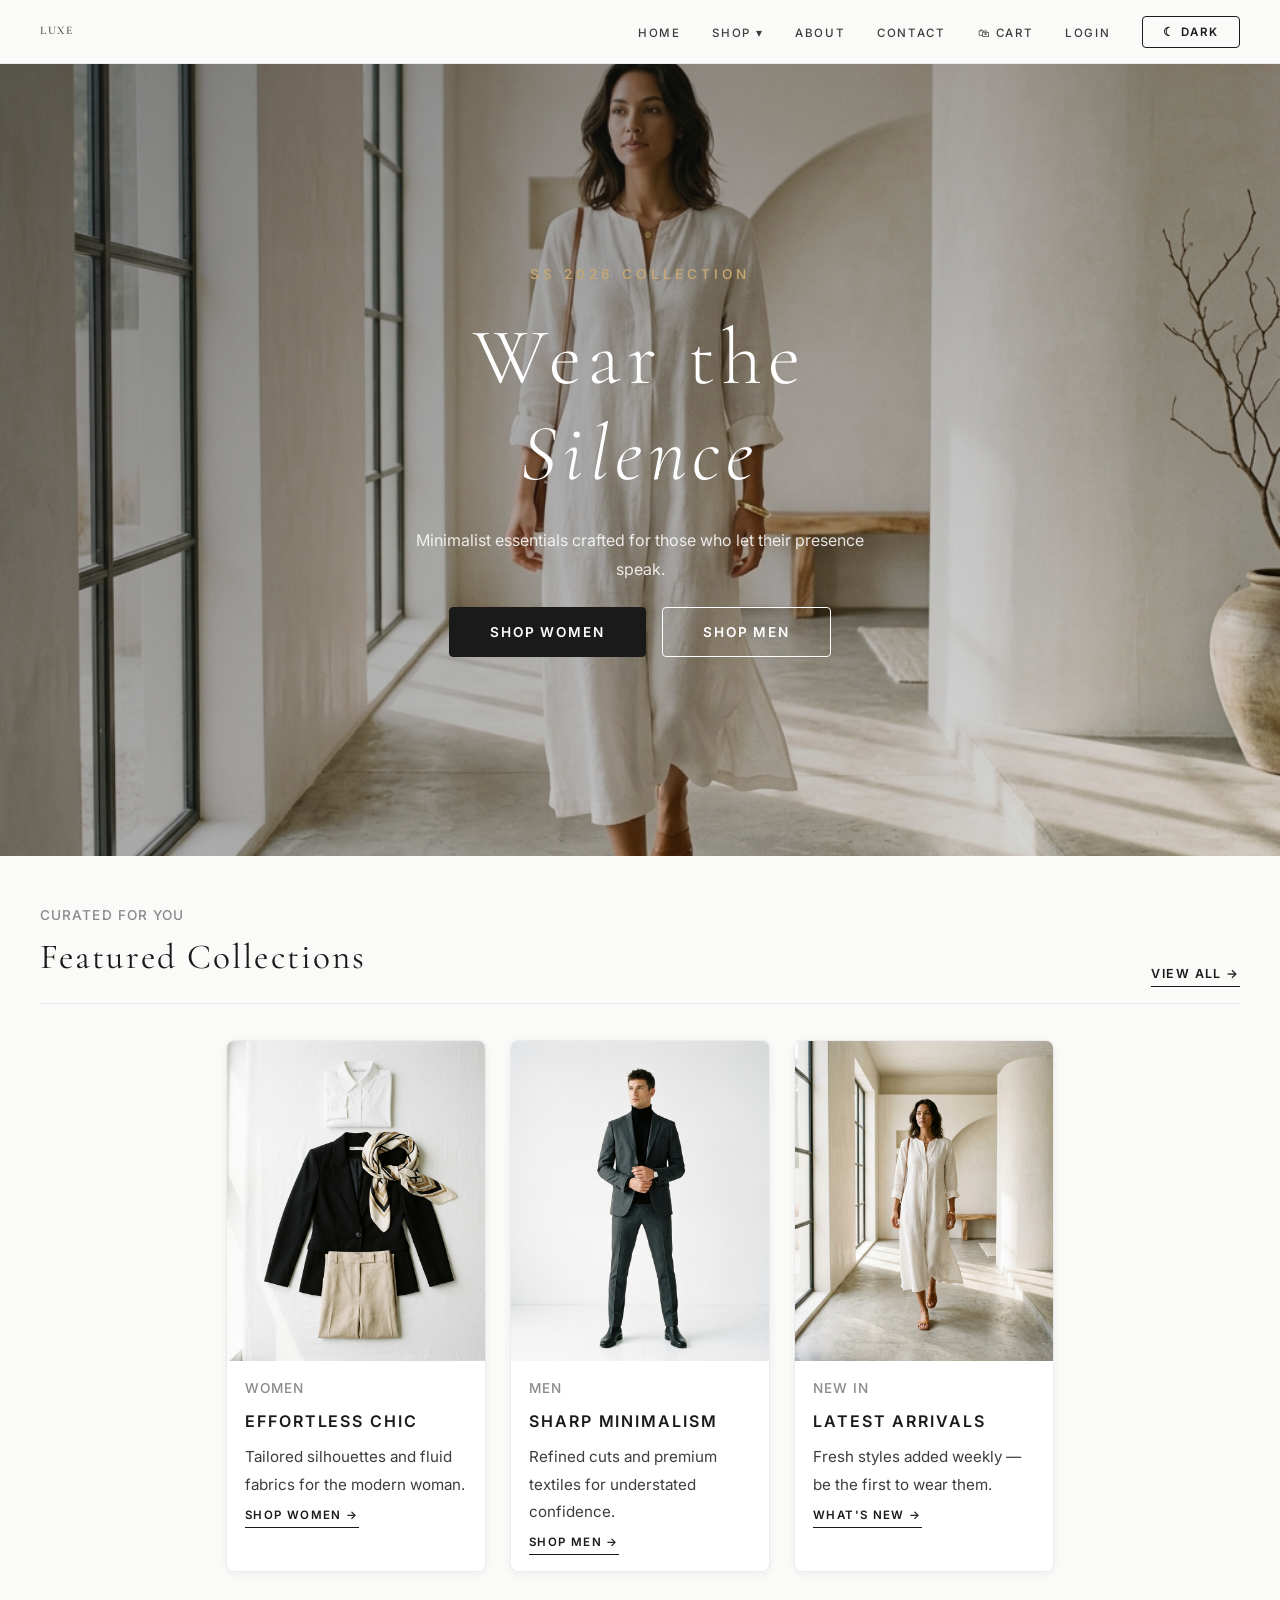
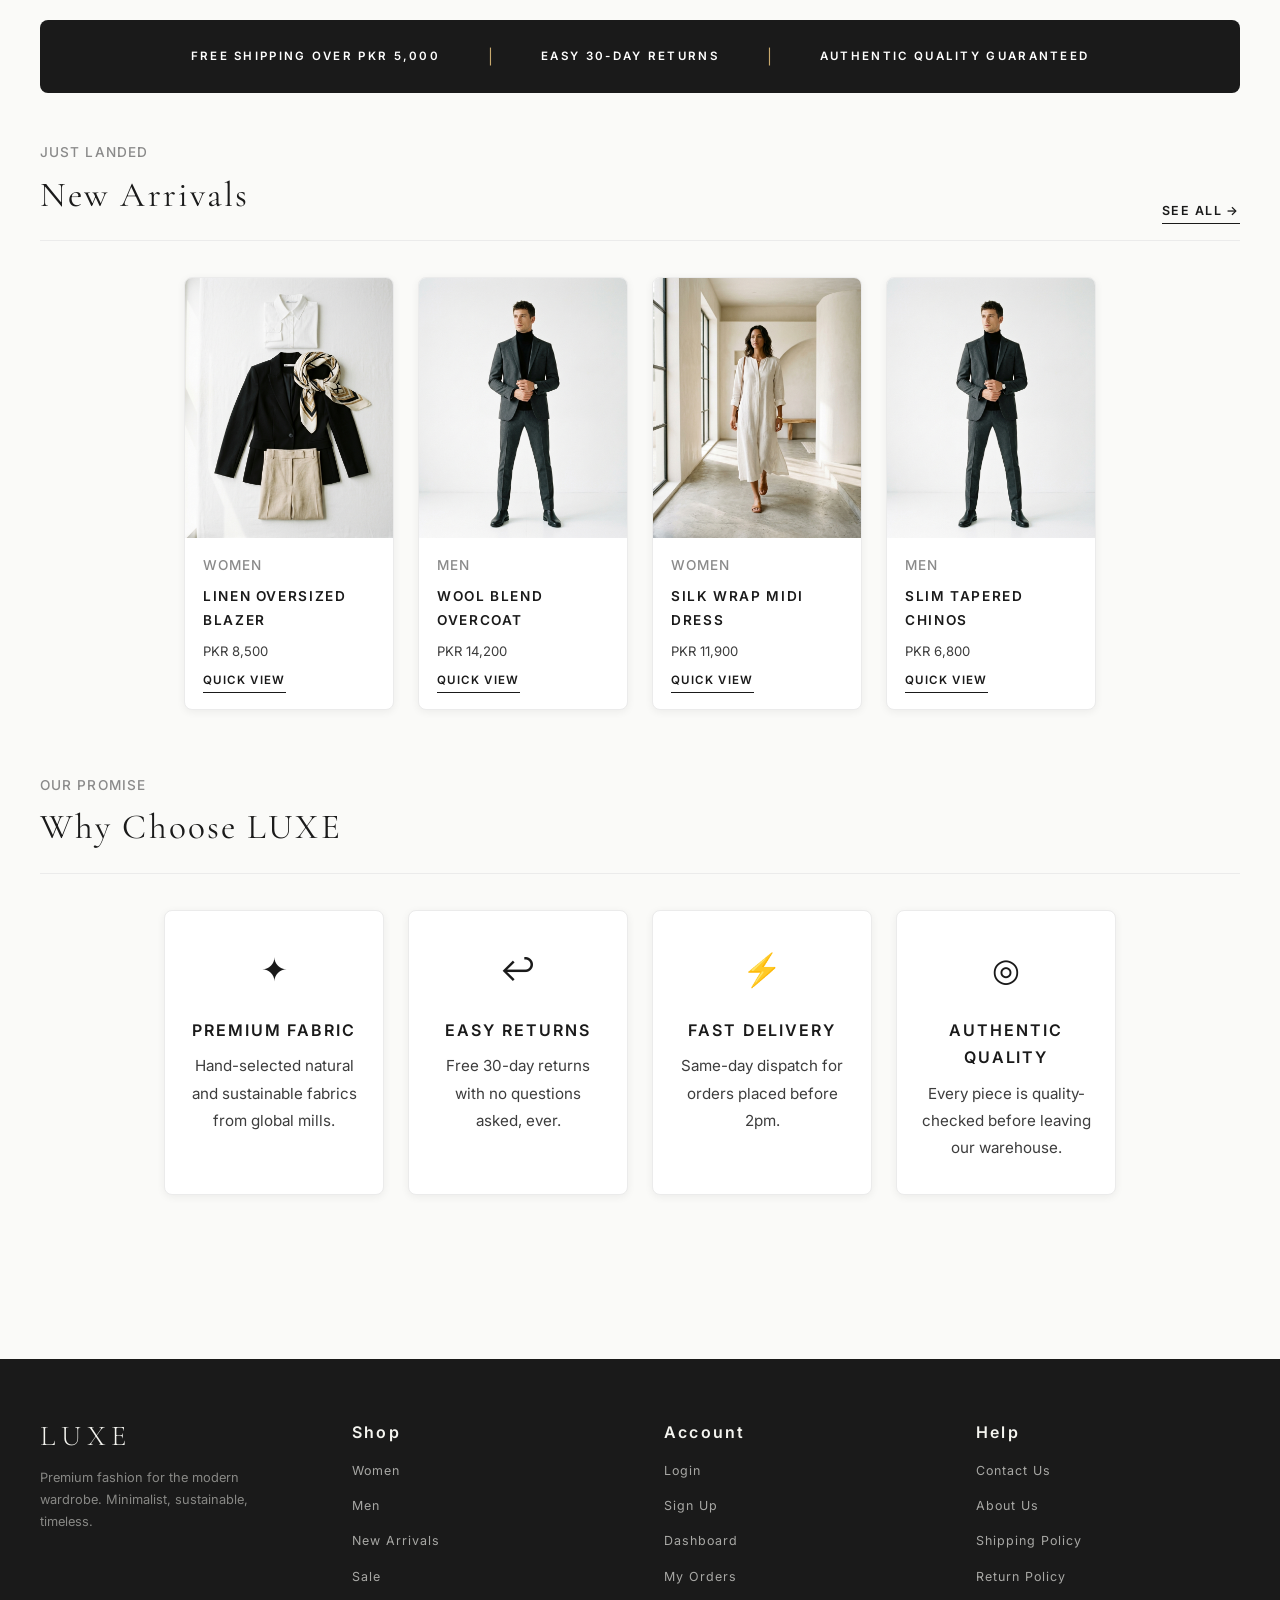
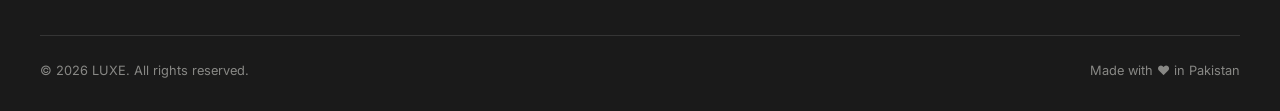
==== index.html @ 13434b9a "Initial commit" ====
<!DOCTYPE html>
<html lang="en" data-theme="light">
<head>
  <meta charset="UTF-8" />
  <meta name="viewport" content="width=device-width, initial-scale=1.0" />
  <meta name="description" content="LUXE — Premium clothing store. Discover the latest collections in women's and men's fashion, curated for the modern wardrobe." />
  <title>LUXE — Premium Fashion Store</title>
  <link rel="stylesheet" href="cssFile/globalStyles.css" />
</head>
<body>

  <!-- ===== NAVBAR ===== -->
  <nav>
    <a href="index.html">LUXE</a>

    <button class="menu-toggle" aria-label="Toggle menu" aria-expanded="false">
      <span></span><span></span><span></span>
    </button>

    <ul>
      <li><a href="index.html">Home</a></li>
      <li class="dropdown">
        <a href="pages/products.html">Shop ▾</a>
        <div class="dropdown-menu">
          <a href="pages/products.html?cat=women">Women</a>
          <a href="pages/products.html?cat=men">Men</a>
          <a href="pages/products.html?cat=new">New Arrivals</a>
          <a href="pages/products.html?cat=sale">Sale</a>
        </div>
      </li>
      <li><a href="pages/services.html">About</a></li>
      <li><a href="pages/contact.html">Contact</a></li>
      <li>
        <a href="pages/cart.html" style="position:relative;">
          🛍 Cart
          <span id="cart-count" style="display:none;position:absolute;top:-8px;right:-12px;background:var(--brand-third-color);color:#fff;font-size:0.6rem;font-weight:700;border-radius:50%;width:17px;height:17px;display:inline-flex;align-items:center;justify-content:center;">0</span>
        </a>
      </li>
      <li><a href="pages/login.html">Login</a></li>
      <li><button id="theme-toggle" class="sm-button border-button">☾ Dark</button></li>
    </ul>
  </nav>

  <!-- ===== HERO ===== -->
  <section class="hero">
    <img src="sources/hero_banner.png" alt="LUXE Spring Collection" />
    <div class="hero-overlay"></div>
    <div class="hero-content">
      <h4 style="color:var(--brand-third-color);letter-spacing:0.3em;">SS 2026 COLLECTION</h4>
      <h1>Wear the<br><em>Silence</em></h1>
      <p>Minimalist essentials crafted for those who let their presence speak.</p>
      <div style="display:flex;gap:16px;flex-wrap:wrap;justify-content:center;">
        <a href="pages/products.html"><button class="lg-button">Shop Women</button></a>
        <a href="pages/products.html?cat=men"><button class="lg-button border-button" style="border-color:#fff;color:#fff;">Shop Men</button></a>
      </div>
    </div>
  </section>

  <!-- ===== FEATURED COLLECTIONS ===== -->
  <main class="page">

    <div class="section-header">
      <div>
        <h4>Curated for You</h4>
        <h2>Featured Collections</h2>
      </div>
      <a href="pages/products.html" class="link-button">View All →</a>
    </div>

    <div class="card-container">

      <div class="card">
        <img src="sources/collection_women.png" alt="Women's Collection" />
        <div>
          <h4>Women</h4>
          <h3>Effortless Chic</h3>
          <p>Tailored silhouettes and fluid fabrics for the modern woman.</p>
          <a href="pages/products.html?cat=women">Shop Women →</a>
        </div>
      </div>

      <div class="card">
        <img src="sources/collection_men.png" alt="Men's Collection" />
        <div>
          <h4>Men</h4>
          <h3>Sharp Minimalism</h3>
          <p>Refined cuts and premium textiles for understated confidence.</p>
          <a href="pages/products.html?cat=men">Shop Men →</a>
        </div>
      </div>

      <div class="card">
        <img src="sources/hero_banner.png" alt="New Arrivals" style="height:320px;object-fit:cover;" />
        <div>
          <h4>New In</h4>
          <h3>Latest Arrivals</h3>
          <p>Fresh styles added weekly — be the first to wear them.</p>
          <a href="pages/products.html?cat=new">What's New →</a>
        </div>
      </div>

    </div>

    <!-- ===== BANNER STRIP ===== -->
    <div style="background:var(--brand-primary-color);color:#fff;display:flex;align-items:center;justify-content:center;gap:48px;padding:24px 40px;border-radius:var(--radius-md);margin:48px 0;flex-wrap:wrap;">
      <span style="font-size:0.72rem;letter-spacing:0.2em;font-weight:600;">FREE SHIPPING OVER PKR 5,000</span>
      <span style="color:var(--brand-third-color);">|</span>
      <span style="font-size:0.72rem;letter-spacing:0.2em;font-weight:600;">EASY 30-DAY RETURNS</span>
      <span style="color:var(--brand-third-color);">|</span>
      <span style="font-size:0.72rem;letter-spacing:0.2em;font-weight:600;">AUTHENTIC QUALITY GUARANTEED</span>
    </div>

    <!-- ===== NEW ARRIVALS GRID ===== -->
    <div class="section-header" style="margin-top:48px;">
      <div>
        <h4>Just Landed</h4>
        <h2>New Arrivals</h2>
      </div>
      <a href="pages/products.html?cat=new" class="link-button">See All →</a>
    </div>

    <div class="card-container">
      <div class="card" style="width:210px;">
        <img src="sources/collection_women.png" alt="Linen Blazer" style="height:260px;object-fit:cover;" />
        <div>
          <h4>Women</h4>
          <h3 style="font-size:0.85rem;">Linen Oversized Blazer</h3>
          <p style="font-size:0.82rem;">PKR 8,500</p>
          <a href="pages/product-detail.html">Quick View</a>
        </div>
      </div>
      <div class="card" style="width:210px;">
        <img src="sources/collection_men.png" alt="Wool Coat" style="height:260px;object-fit:cover;" />
        <div>
          <h4>Men</h4>
          <h3 style="font-size:0.85rem;">Wool Blend Overcoat</h3>
          <p style="font-size:0.82rem;">PKR 14,200</p>
          <a href="pages/product-detail.html">Quick View</a>
        </div>
      </div>
      <div class="card" style="width:210px;">
        <img src="sources/hero_banner.png" alt="Silk Dress" style="height:260px;object-fit:cover;" />
        <div>
          <h4>Women</h4>
          <h3 style="font-size:0.85rem;">Silk Wrap Midi Dress</h3>
          <p style="font-size:0.82rem;">PKR 11,900</p>
          <a href="pages/product-detail.html">Quick View</a>
        </div>
      </div>
      <div class="card" style="width:210px;">
        <img src="sources/collection_men.png" alt="Chinos" style="height:260px;object-fit:cover;" />
        <div>
          <h4>Men</h4>
          <h3 style="font-size:0.85rem;">Slim Tapered Chinos</h3>
          <p style="font-size:0.82rem;">PKR 6,800</p>
          <a href="pages/product-detail.html">Quick View</a>
        </div>
      </div>
    </div>

    <!-- ===== WHY LUXE ===== -->
    <div class="section-header" style="margin-top:64px;">
      <div>
        <h4>Our Promise</h4>
        <h2>Why Choose LUXE</h2>
      </div>
    </div>

    <div class="card-container">
      <div class="card" style="width:220px;text-align:center;">
        <div style="padding:32px 24px;align-items:center;">
          <div style="font-size:2rem;margin-bottom:12px;">✦</div>
          <h3>Premium Fabric</h3>
          <p>Hand-selected natural and sustainable fabrics from global mills.</p>
        </div>
      </div>
      <div class="card" style="width:220px;text-align:center;">
        <div style="padding:32px 24px;align-items:center;">
          <div style="font-size:2rem;margin-bottom:12px;">↩</div>
          <h3>Easy Returns</h3>
          <p>Free 30-day returns with no questions asked, ever.</p>
        </div>
      </div>
      <div class="card" style="width:220px;text-align:center;">
        <div style="padding:32px 24px;align-items:center;">
          <div style="font-size:2rem;margin-bottom:12px;">⚡</div>
          <h3>Fast Delivery</h3>
          <p>Same-day dispatch for orders placed before 2pm.</p>
        </div>
      </div>
      <div class="card" style="width:220px;text-align:center;">
        <div style="padding:32px 24px;align-items:center;">
          <div style="font-size:2rem;margin-bottom:12px;">◎</div>
          <h3>Authentic Quality</h3>
          <p>Every piece is quality-checked before leaving our warehouse.</p>
        </div>
      </div>
    </div>

  </main>

  <!-- ===== FOOTER ===== -->
  <footer>
    <div class="footer-container">
      <div>
        <h1>LUXE</h1>
        <p>Premium fashion for the modern wardrobe. Minimalist, sustainable, timeless.</p>
      </div>
      <div>
        <h2>Shop</h2>
        <a href="pages/products.html?cat=women">Women</a>
        <a href="pages/products.html?cat=men">Men</a>
        <a href="pages/products.html?cat=new">New Arrivals</a>
        <a href="pages/products.html?cat=sale">Sale</a>
      </div>
      <div>
        <h2>Account</h2>
        <a href="pages/login.html">Login</a>
        <a href="pages/signup.html">Sign Up</a>
        <a href="pages/dashboard.html">Dashboard</a>
        <a href="pages/orders.html">My Orders</a>
      </div>
      <div>
        <h2>Help</h2>
        <a href="pages/contact.html">Contact Us</a>
        <a href="pages/services.html">About Us</a>
        <a href="#">Shipping Policy</a>
        <a href="#">Return Policy</a>
      </div>
    </div>
    <div class="footer-bottom">
      <p>© 2026 LUXE. All rights reserved.</p>
      <p>Made with ♥ in Pakistan</p>
    </div>
  </footer>

  <script src="jsFile/jsFunctions.js"></script>
</body>
</html>
---- cssFile/globalStyles.css ----
/* =========================================================
   DESIGN SYSTEM — E-Commerce Clothing Store
   Inspired by Zara: minimalist, premium, editorial
========================================================= */
@import url('https://fonts.googleapis.com/css2?family=Cormorant+Garamond:ital,wght@0,300;0,400;0,600;1,300;1,400&family=Inter:wght@300;400;500;600&display=swap');

:root {
  --brand-primary-color:   #1a1a1a;
  --brand-secondary-color: #f5f5f0;
  --brand-third-color:     #c8a96e;
  --brand-fourth-color:    #6b6b6b;
  --brand-accent-color:    #e8e0d5;

  --bg-main:  #fafaf8;
  --bg-card:  #ffffff;

  --text-primary-color:     #1a1a1a;
  --text-secondary-color:   #3d3d3d;
  --text-muted-color:       #8a8a8a;
  --text-focus-color:       #c8a96e;
  --text-highlighted-color: #ffffff;

  --border-primary-color:     #1a1a1a;
  --border-secondary-color:   #d4d4d0;
  --border-muted-color:       #ebebeb;
  --border-focus-color:       #c8a96e;
  --border-highlighted-color: #6b6b6b;

  --radius-sm: 4px;
  --radius-md: 8px;

  --transition: 0.3s ease;

  --shadow-sm: 0 2px 8px rgba(0,0,0,0.06);
  --shadow-md: 0 6px 24px rgba(0,0,0,0.10);
}

/* =========================================================
   DARK MODE
========================================================= */
[data-theme="dark"] {
  --bg-main:  #111110;
  --bg-card:  #1e1e1c;

  --text-primary-color:     #f0ede8;
  --text-secondary-color:   #c8c4bc;
  --text-muted-color:       #7a7872;
  --text-focus-color:       #c8a96e;
  --text-highlighted-color: #ffffff;

  --border-primary-color:     #f0ede8;
  --border-secondary-color:   #2e2e2c;
  --border-muted-color:       #252522;
  --border-focus-color:       #c8a96e;
  --border-highlighted-color: #4a4a48;
}

/* =========================================================
   GLOBAL BASE
========================================================= */
*, *::before, *::after {
  box-sizing: border-box;
  margin: 0;
  padding: 0;
}

html { scroll-behavior: smooth; }

body {
  font-family: 'Inter', sans-serif;
  background: var(--bg-main);
  color: var(--text-primary-color);
  font-size: 15px;
  line-height: 1.7;
  transition: background var(--transition), color var(--transition);
}

/* =========================================================
   TYPOGRAPHY
========================================================= */
h1 {
  font-family: 'Cormorant Garamond', serif;
  font-size: clamp(2rem, 5vw, 3.6rem);
  font-weight: 300;
  letter-spacing: 0.08em;
  color: var(--text-primary-color);
  line-height: 1.2;
}

h2 {
  font-family: 'Cormorant Garamond', serif;
  font-size: clamp(1.4rem, 3vw, 2.2rem);
  font-weight: 400;
  letter-spacing: 0.06em;
  color: var(--text-primary-color);
}

h3 {
  font-family: 'Inter', sans-serif;
  font-size: 1rem;
  font-weight: 600;
  letter-spacing: 0.12em;
  text-transform: uppercase;
  color: var(--text-primary-color);
}

h4 {
  font-family: 'Inter', sans-serif;
  font-size: 0.85rem;
  font-weight: 500;
  letter-spacing: 0.08em;
  text-transform: uppercase;
  color: var(--text-muted-color);
}

p {
  font-size: 0.95rem;
  color: var(--text-secondary-color);
  line-height: 1.8;
}

a {
  color: inherit;
  text-decoration: none;
  transition: color var(--transition);
}

/* =========================================================
   GLOBAL BUTTON SYSTEM
========================================================= */
button {
  font-family: 'Inter', sans-serif;
  font-size: 0.78rem;
  font-weight: 600;
  letter-spacing: 0.14em;
  text-transform: uppercase;
  cursor: pointer;
  border: 1.5px solid var(--brand-primary-color);
  background: var(--brand-primary-color);
  color: var(--text-highlighted-color);
  padding: 12px 28px;
  border-radius: var(--radius-sm);
  transition: background var(--transition), color var(--transition), border-color var(--transition), transform var(--transition);
  display: inline-flex;
  align-items: center;
  gap: 8px;
}

button:hover {
  background: var(--brand-third-color);
  border-color: var(--brand-third-color);
  color: #fff;
  transform: translateY(-1px);
}

/* =========================================================
   BUTTON SIZES
========================================================= */
button.lg-button {
  padding: 16px 40px;
  font-size: 0.85rem;
}

button.sm-button {
  padding: 8px 20px;
  font-size: 0.72rem;
}

button.tiny-button {
  padding: 5px 12px;
  font-size: 0.68rem;
}

button.border-button {
  background: transparent;
  color: var(--brand-primary-color);
  border: 1.5px solid var(--brand-primary-color);
}

button.border-button:hover {
  background: var(--brand-primary-color);
  color: #fff;
}

/* =========================================================
   LINK BUTTON
========================================================= */
.link-button {
  display: inline-flex;
  align-items: center;
  gap: 6px;
  font-size: 0.78rem;
  font-weight: 600;
  letter-spacing: 0.12em;
  text-transform: uppercase;
  color: var(--text-primary-color);
  border-bottom: 1px solid var(--brand-primary-color);
  padding-bottom: 2px;
  transition: color var(--transition), border-color var(--transition);
  background: none;
  border-top: none;
  border-left: none;
  border-right: none;
  border-radius: 0;
  cursor: pointer;
}

.link-button:hover {
  color: var(--brand-third-color);
  border-color: var(--brand-third-color);
  transform: none;
  background: none;
}

/* =========================================================
   SELECT INPUT
========================================================= */
select {
  width: 100%;
  padding: 10px 14px;
  font-family: 'Inter', sans-serif;
  font-size: 0.88rem;
  color: var(--text-primary-color);
  background: var(--bg-card);
  border: 1px solid var(--border-secondary-color);
  border-radius: var(--radius-sm);
  appearance: none;
  cursor: pointer;
  transition: border-color var(--transition), box-shadow var(--transition);
  outline: none;
}

select:hover {
  border-color: var(--border-highlighted-color);
}

select:focus {
  border-color: var(--border-focus-color);
  box-shadow: 0 0 0 3px rgba(200,169,110,0.15);
}

select:disabled {
  opacity: 0.5;
  cursor: not-allowed;
  background: var(--bg-main);
}

.select-container {
  position: relative;
  display: flex;
  flex-direction: column;
  gap: 4px;
}

.select-container::after {
  content: '▾';
  position: absolute;
  right: 12px;
  top: 50%;
  transform: translateY(-50%);
  pointer-events: none;
  color: var(--text-muted-color);
  font-size: 0.8rem;
}

/* =========================================================
   NAVBAR
========================================================= */
nav {
  display: flex;
  align-items: center;
  justify-content: space-between;
  padding: 0 40px;
  height: 64px;
  background: var(--bg-main);
  border-bottom: 1px solid var(--border-muted-color);
  position: sticky;
  top: 0;
  z-index: 1000;
  transition: background var(--transition), border-color var(--transition);
}

nav > a {
  font-family: 'Cormorant Garamond', serif;
  font-size: 1.6rem;
  font-weight: 600;
  letter-spacing: 0.2em;
  text-transform: uppercase;
  color: var(--text-primary-color);
  text-decoration: none;
}

nav ul {
  display: flex;
  align-items: center;
  list-style: none;
  gap: 32px;
}

nav a {
  font-size: 0.72rem;
  font-weight: 500;
  letter-spacing: 0.14em;
  text-transform: uppercase;
  color: var(--text-secondary-color);
  text-decoration: none;
  transition: color var(--transition);
  padding: 4px 0;
  border-bottom: 1px solid transparent;
}

nav a:hover {
  color: var(--text-primary-color);
  border-bottom-color: var(--brand-third-color);
}

nav li {
  position: relative;
}

nav .dropdown-menu {
  display: none;
  position: absolute;
  top: calc(100% + 12px);
  left: 0;
  background: var(--bg-card);
  border: 1px solid var(--border-muted-color);
  border-radius: var(--radius-sm);
  min-width: 160px;
  padding: 8px 0;
  box-shadow: var(--shadow-md);
  z-index: 200;
}

nav .dropdown:hover .dropdown-menu {
  display: flex;
  flex-direction: column;
}

nav .dropdown-menu a {
  padding: 10px 20px;
  display: block;
  font-size: 0.72rem;
  letter-spacing: 0.1em;
  border-bottom: none;
}

nav .dropdown-menu a:hover {
  background: var(--bg-main);
  color: var(--brand-third-color);
  border-bottom: none;
}

nav button {
  background: var(--brand-primary-color);
  color: #fff;
  border: 1.5px solid var(--brand-primary-color);
  padding: 8px 20px;
  font-size: 0.7rem;
}

nav button:hover {
  background: var(--brand-third-color);
  border-color: var(--brand-third-color);
  transform: none;
}

/* =========================================================
   HAMBURGER
========================================================= */
.menu-toggle {
  display: none;
  flex-direction: column;
  justify-content: center;
  gap: 5px;
  background: none;
  border: none;
  cursor: pointer;
  padding: 6px;
  width: 32px;
}

.menu-toggle span {
  display: block;
  height: 1.5px;
  background: var(--text-primary-color);
  transition: all var(--transition);
  border-radius: 2px;
}

/* =========================================================
   MOBILE NAVBAR
========================================================= */
@media (max-width: 768px) {
  nav {
    padding: 0 20px;
    position: sticky;
    top: 0;
  }

  .menu-toggle {
    display: flex;
  }

  nav ul {
    display: none;
    flex-direction: column;
    align-items: flex-start;
    position: absolute;
    top: 64px;
    left: 0;
    right: 0;
    background: var(--bg-card);
    border-bottom: 1px solid var(--border-muted-color);
    padding: 20px 24px;
    gap: 0;
    box-shadow: var(--shadow-md);
  }

  nav ul.open {
    display: flex;
  }

  nav ul li {
    width: 100%;
    border-bottom: 1px solid var(--border-muted-color);
  }

  nav ul li a {
    display: block;
    padding: 14px 0;
    font-size: 0.8rem;
  }

  nav .dropdown:hover .dropdown-menu {
    display: none;
  }

  nav .dropdown-menu {
    position: static;
    box-shadow: none;
    border: none;
    padding-left: 12px;
  }
}

/* =========================================================
   PAGE CONTENT WRAPPER
========================================================= */
.page {
  max-width: 1280px;
  margin: 0 auto;
  padding: 48px 40px;
}

@media (max-width: 768px) {
  .page {
    padding: 24px 16px;
  }
}

/* =========================================================
   SECTION HEADER
========================================================= */
.section-header {
  display: flex;
  align-items: flex-end;
  justify-content: space-between;
  margin-bottom: 32px;
  padding-bottom: 16px;
  border-bottom: 1px solid var(--border-muted-color);
}

/* =========================================================
   CARD SYSTEM
========================================================= */
.card-container {
  display: flex;
  flex-wrap: wrap;
  justify-content: center;
  gap: 24px;
  margin: 36px 0;
}

.card {
  display: flex;
  flex-direction: column;
  background: var(--bg-card);
  border: 1px solid var(--border-muted-color);
  border-radius: var(--radius-md);
  overflow: hidden;
  width: 260px;
  transition: box-shadow var(--transition), transform var(--transition);
  box-shadow: var(--shadow-sm);
}

.card:hover {
  box-shadow: var(--shadow-md);
  transform: translateY(-4px);
}

.card img {
  width: 100%;
  height: 320px;
  object-fit: cover;
  border-radius: 0;
}

.card > div {
  padding: 16px 18px;
  display: flex;
  flex-direction: column;
  gap: 8px;
  flex: 1;
}

.card a {
  background: none;
  font-size: 0.72rem;
  font-weight: 600;
  letter-spacing: 0.12em;
  text-transform: uppercase;
  color: var(--text-primary-color);
  border-bottom: 1px solid var(--border-primary-color);
  padding-bottom: 1px;
  display: inline-block;
  width: fit-content;
  transition: color var(--transition), border-color var(--transition);
  border-top: none; border-left: none; border-right: none; border-radius: 0;
}

.card a:hover {
  color: var(--brand-third-color);
  border-color: var(--brand-third-color);
  background: none;
  transform: none;
}

/* =========================================================
   HERO SECTION
========================================================= */
.hero {
  display: flex;
  align-items: center;
  justify-content: center;
  min-height: 88vh;
  position: relative;
  overflow: hidden;
  background: var(--brand-secondary-color);
}

.hero-overlay {
  position: absolute;
  inset: 0;
  background: linear-gradient(135deg, rgba(26,26,26,0.55) 0%, rgba(26,26,26,0.1) 100%);
  z-index: 1;
}

.hero img {
  position: absolute;
  inset: 0;
  width: 100%;
  height: 100%;
  object-fit: cover;
}

.hero-content {
  position: relative;
  z-index: 2;
  text-align: center;
  color: #fff;
  display: flex;
  flex-direction: column;
  align-items: center;
  gap: 24px;
  padding: 40px;
}

.hero-content h1 {
  color: #fff;
  font-size: clamp(2.6rem, 7vw, 5rem);
}

.hero-content p {
  color: rgba(255,255,255,0.85);
  font-size: 1rem;
  max-width: 480px;
}

/* =========================================================
   FORM SYSTEM
========================================================= */
.form-container {
  max-width: 480px;
  width: 100%;
  margin: 60px auto;
  background: var(--bg-card);
  border: 1px solid var(--border-muted-color);
  border-radius: var(--radius-md);
  padding: 48px 40px;
  box-shadow: var(--shadow-md);
}

form div {
  margin-bottom: 18px;
  display: flex;
  flex-direction: column;
  gap: 6px;
}

label {
  font-size: 0.72rem;
  font-weight: 600;
  letter-spacing: 0.12em;
  text-transform: uppercase;
  color: var(--text-muted-color);
}

input {
  width: 100%;
  padding: 11px 14px;
  font-family: 'Inter', sans-serif;
  font-size: 0.9rem;
  color: var(--text-primary-color);
  background: var(--bg-main);
  border: 1px solid var(--border-secondary-color);
  border-radius: var(--radius-sm);
  outline: none;
  transition: border-color var(--transition), box-shadow var(--transition);
}

input:focus {
  border-color: var(--border-focus-color);
  box-shadow: 0 0 0 3px rgba(200,169,110,0.15);
  background: var(--bg-card);
}

form textarea {
  width: 100%;
  padding: 11px 14px;
  font-family: 'Inter', sans-serif;
  font-size: 0.9rem;
  color: var(--text-primary-color);
  background: var(--bg-main);
  border: 1px solid var(--border-secondary-color);
  border-radius: var(--radius-sm);
  outline: none;
  resize: vertical;
  min-height: 120px;
  transition: border-color var(--transition), box-shadow var(--transition);
}

form textarea:focus {
  border-color: var(--border-focus-color);
  box-shadow: 0 0 0 3px rgba(200,169,110,0.15);
  background: var(--bg-card);
}

/* =========================================================
   TABLE SYSTEM
========================================================= */
.table-container {
  width: 100%;
  overflow-x: auto;
  margin-top: 20px;
  border-radius: var(--radius-md);
  border: 1px solid var(--border-muted-color);
}

table {
  width: 100%;
  border-collapse: collapse;
  background: var(--bg-card);
  font-size: 0.88rem;
}

table thead {
  background: var(--brand-primary-color);
  color: #fff;
}

table th {
  padding: 14px 20px;
  font-size: 0.7rem;
  font-weight: 600;
  letter-spacing: 0.14em;
  text-transform: uppercase;
  text-align: left;
  white-space: nowrap;
  color: #fff;
}

table td {
  padding: 14px 20px;
  color: var(--text-secondary-color);
  border-bottom: 1px solid var(--border-muted-color);
  vertical-align: middle;
}

table tbody tr:nth-child(odd) {
  background: var(--bg-card);
}

table tbody tr:nth-child(even) {
  background: var(--bg-main);
}

table tbody tr:hover {
  background: rgba(200,169,110,0.08);
  cursor: pointer;
}

table tbody tr:last-child td {
  border-bottom: none;
}

.table-compact th,
.table-compact td {
  padding: 8px 14px;
  font-size: 0.82rem;
}

.table-bordered th,
.table-bordered td {
  border: 1px solid var(--border-muted-color);
}

.table-striped tbody tr:nth-child(even) {
  background: var(--brand-accent-color);
}

td {
  white-space: nowrap;
  overflow: hidden;
  text-overflow: ellipsis;
  max-width: 240px;
}

.table-empty {
  text-align: center;
  padding: 40px;
  color: var(--text-muted-color);
  font-style: italic;
}

.table-row-selected {
  background: rgba(200,169,110,0.18) !important;
  border-left: 3px solid var(--brand-third-color);
}

/* =========================================================
   BADGE / STATUS CHIPS
========================================================= */
.badge {
  display: inline-block;
  padding: 3px 10px;
  border-radius: 20px;
  font-size: 0.68rem;
  font-weight: 600;
  letter-spacing: 0.08em;
  text-transform: uppercase;
}

.badge-success { background: #d4edda; color: #276036; }
.badge-warning { background: #fff3cd; color: #856404; }
.badge-danger  { background: #f8d7da; color: #721c24; }
.badge-info    { background: #d1ecf1; color: #0c5460; }
.badge-muted   { background: var(--border-muted-color); color: var(--text-muted-color); }

/* =========================================================
   STATS CARD (Dashboard)
========================================================= */
.stats-bar {
  display: flex;
  flex-wrap: wrap;
  gap: 20px;
  margin-bottom: 40px;
}

.stat-card {
  flex: 1;
  min-width: 160px;
  background: var(--bg-card);
  border: 1px solid var(--border-muted-color);
  border-radius: var(--radius-md);
  padding: 24px 28px;
  display: flex;
  flex-direction: column;
  gap: 6px;
  box-shadow: var(--shadow-sm);
  transition: box-shadow var(--transition), transform var(--transition);
}

.stat-card:hover {
  box-shadow: var(--shadow-md);
  transform: translateY(-2px);
}

.stat-card > span:first-child {
  font-size: 0.7rem;
  font-weight: 600;
  letter-spacing: 0.14em;
  text-transform: uppercase;
  color: var(--text-muted-color);
}

.stat-card > span:last-child {
  font-family: 'Cormorant Garamond', serif;
  font-size: 2.2rem;
  font-weight: 300;
  color: var(--text-primary-color);
  line-height: 1;
}

/* =========================================================
   FOOTER
========================================================= */
footer {
  background: var(--brand-primary-color);
  color: var(--brand-secondary-color);
  margin-top: 80px;
  padding: 60px 40px 30px;
}

.footer-container {
  display: flex;
  flex-wrap: wrap;
  gap: 48px;
  max-width: 1280px;
  margin: 0 auto;
}

.footer-container > div {
  flex: 1;
  min-width: 160px;
  display: flex;
  flex-direction: column;
  gap: 14px;
}

footer a {
  font-size: 0.78rem;
  letter-spacing: 0.08em;
  color: rgba(245,245,240,0.65);
  transition: color var(--transition);
}

footer a:hover {
  color: var(--brand-third-color);
}

footer p {
  font-size: 0.8rem;
  color: rgba(245,245,240,0.5);
  line-height: 1.7;
}

footer h1 {
  font-size: 1.8rem;
  color: var(--brand-secondary-color);
  letter-spacing: 0.2em;
}

footer h2 {
  font-size: 1rem;
  color: var(--brand-secondary-color);
  letter-spacing: 0.14em;
  font-family: 'Inter', sans-serif;
  font-weight: 600;
}

footer h3 {
  font-size: 0.7rem;
  color: rgba(245,245,240,0.5);
  letter-spacing: 0.12em;
}

.footer-bottom {
  display: flex;
  align-items: center;
  justify-content: space-between;
  flex-wrap: wrap;
  gap: 12px;
  border-top: 1px solid rgba(245,245,240,0.12);
  margin-top: 48px;
  padding-top: 24px;
  max-width: 1280px;
  margin-left: auto;
  margin-right: auto;
}

/* =========================================================
   UTILITY HELPERS
========================================================= */
.text-gold  { color: var(--brand-third-color); }
.text-muted { color: var(--text-muted-color); }
.mt-sm { margin-top: 12px; }
.mt-md { margin-top: 24px; }

/* =========================================================
   MEDIA QUERY — MOBILE
========================================================= */
@media (max-width: 768px) {
  .hero { min-height: 60vh; }
  .hero-content h1 { font-size: 2.2rem; }
  .footer-container { gap: 32px; }
  footer { padding: 40px 20px 24px; }
  .form-container { padding: 32px 20px; margin: 32px 16px; }
  .stats-bar { gap: 12px; }
  .stat-card { min-width: 140px; }
  .section-header { flex-direction: column; align-items: flex-start; gap: 12px; }
}
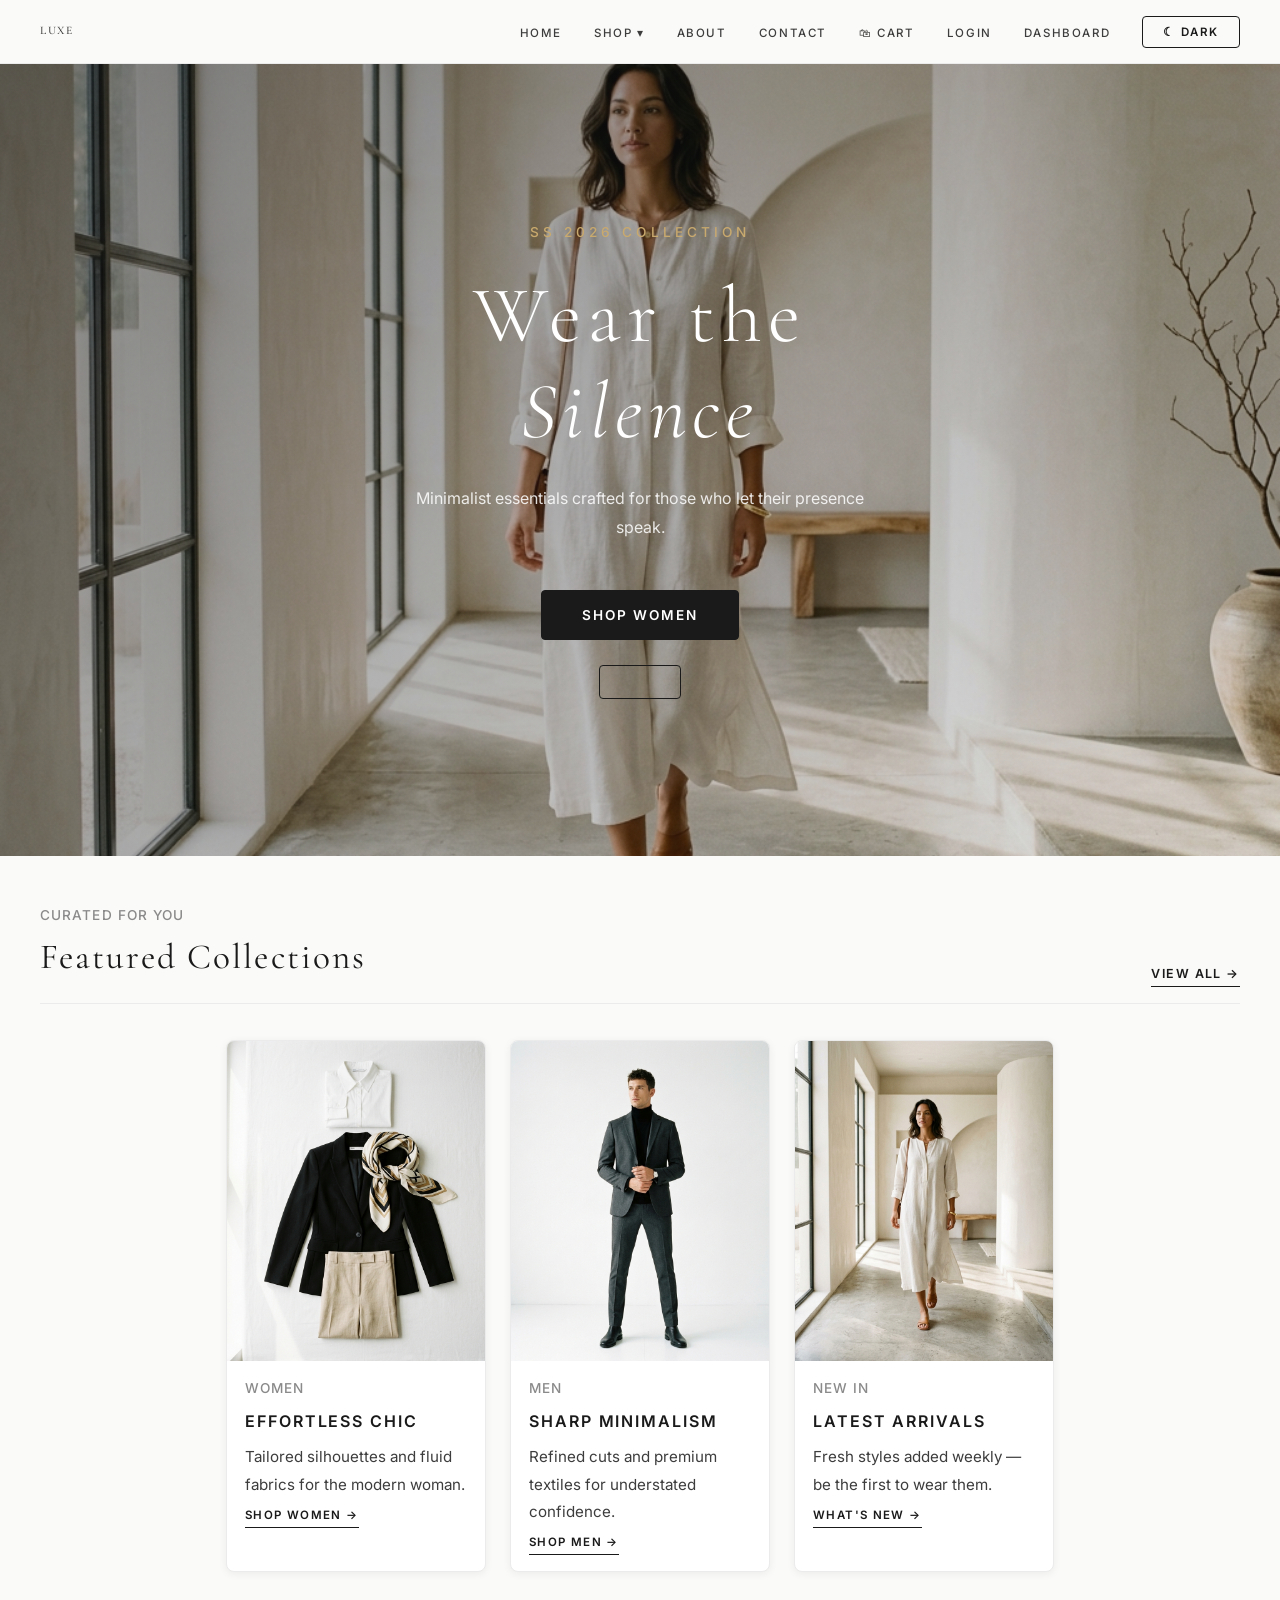
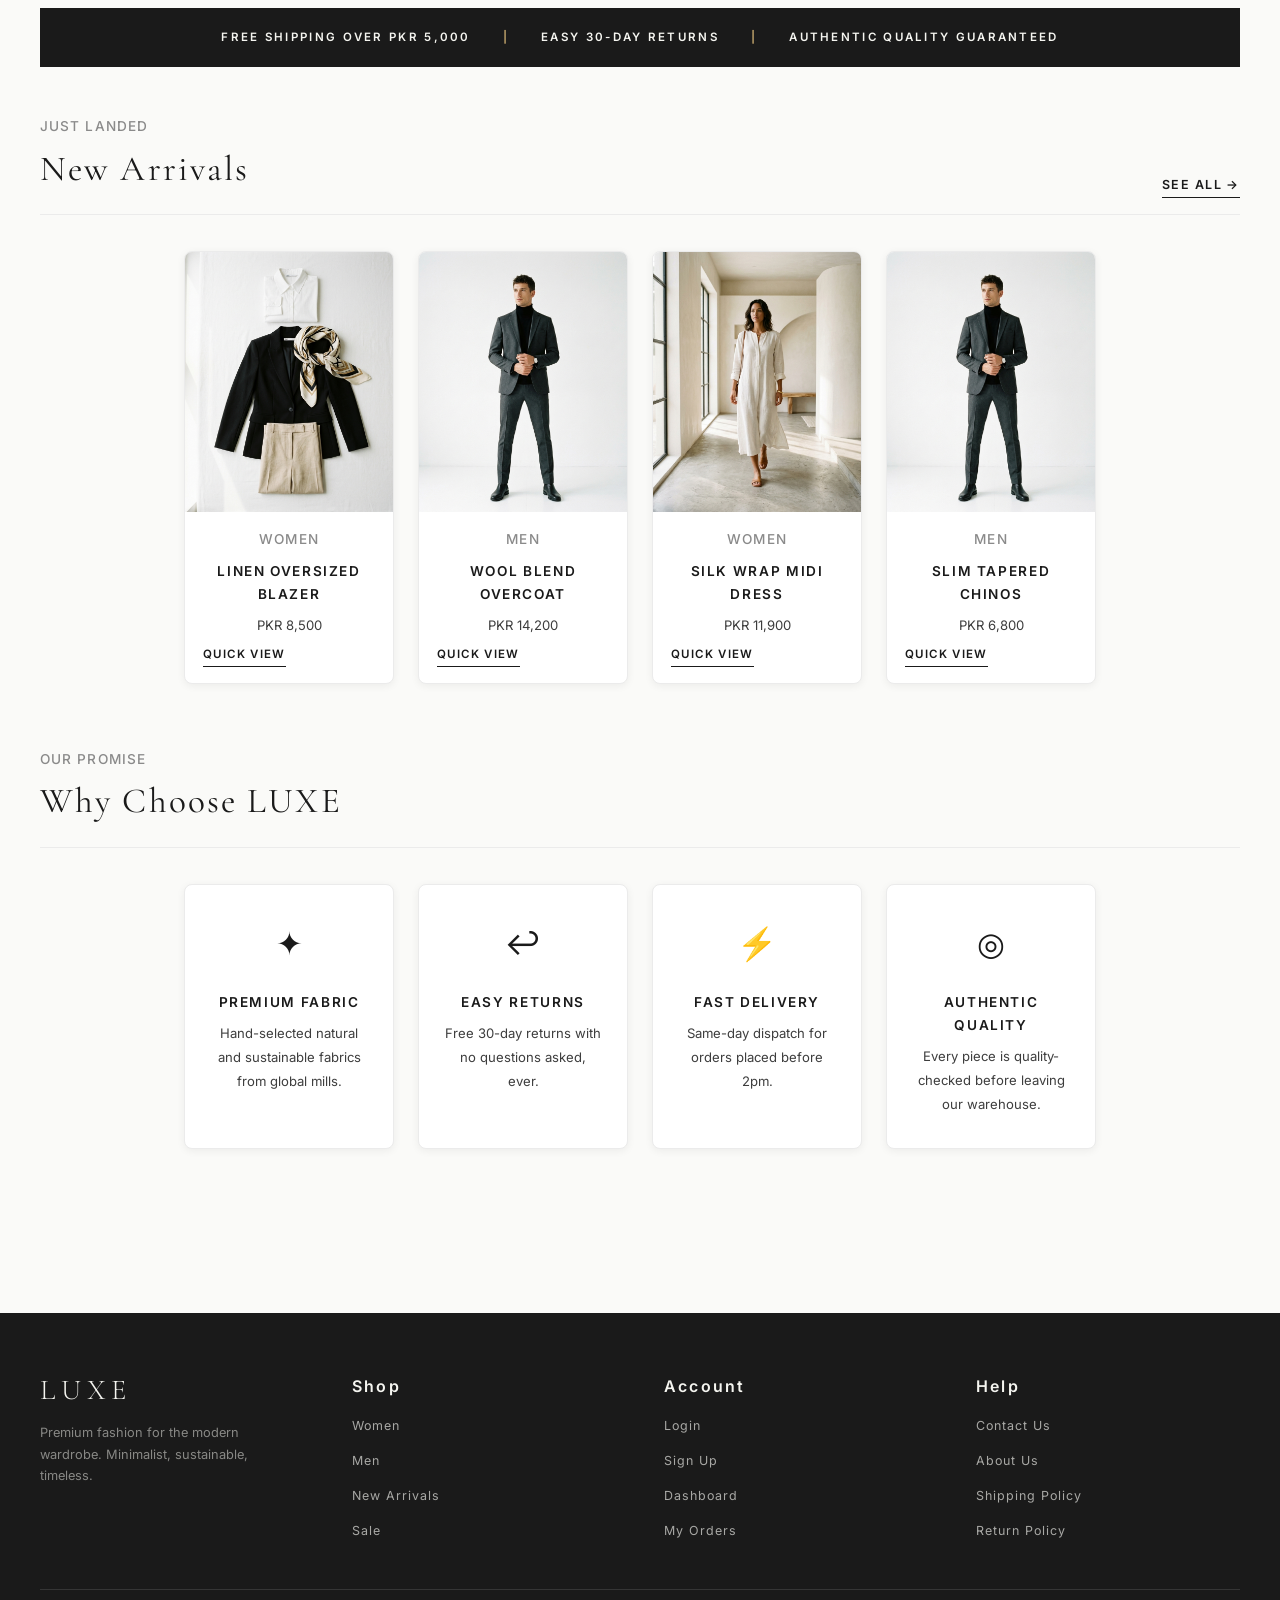
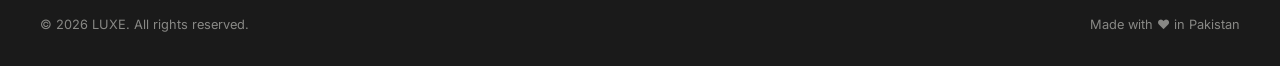
==== commit 50825c82: "add dashboard" ====
--- a/index.html
+++ b/index.html
@@ -31,12 +31,13 @@
       <li><a href="pages/services.html">About</a></li>
       <li><a href="pages/contact.html">Contact</a></li>
       <li>
-        <a href="pages/cart.html" style="position:relative;">
-          🛍 Cart
-          <span id="cart-count" style="display:none;position:absolute;top:-8px;right:-12px;background:var(--brand-third-color);color:#fff;font-size:0.6rem;font-weight:700;border-radius:50%;width:17px;height:17px;display:inline-flex;align-items:center;justify-content:center;">0</span>
+       <a href="pages/cart.html" class="relative">
+        🛍 Cart
+          <span id="cart-count" class="cart-badge">0</span>
         </a>
       </li>
       <li><a href="pages/login.html">Login</a></li>
+      <li><a href="pages/dashboard.html">Dashboard</a></li>
       <li><button id="theme-toggle" class="sm-button border-button">☾ Dark</button></li>
     </ul>
   </nav>
@@ -46,12 +47,12 @@
     <img src="sources/hero_banner.png" alt="LUXE Spring Collection" />
     <div class="hero-overlay"></div>
     <div class="hero-content">
-      <h4 style="color:var(--brand-third-color);letter-spacing:0.3em;">SS 2026 COLLECTION</h4>
+      <h4 class="gold-text"> SS 2026 COLLECTION </h4>
       <h1>Wear the<br><em>Silence</em></h1>
       <p>Minimalist essentials crafted for those who let their presence speak.</p>
-      <div style="display:flex;gap:16px;flex-wrap:wrap;justify-content:center;">
+      <div class="flex-center"></div>
         <a href="pages/products.html"><button class="lg-button">Shop Women</button></a>
-        <a href="pages/products.html?cat=men"><button class="lg-button border-button" style="border-color:#fff;color:#fff;">Shop Men</button></a>
+        <a href="pages/products.html?cat=men"><button class="lg-button border-button white-border"></button>
       </div>
     </div>
   </section>
@@ -90,7 +91,7 @@
       </div>
 
       <div class="card">
-        <img src="sources/hero_banner.png" alt="New Arrivals" style="height:320px;object-fit:cover;" />
+        <img src="sources/hero_banner.png" alt="New Arrivals" class="img-fixed" />
         <div>
           <h4>New In</h4>
           <h3>Latest Arrivals</h3>
@@ -102,16 +103,16 @@
     </div>
 
     <!-- ===== BANNER STRIP ===== -->
-    <div style="background:var(--brand-primary-color);color:#fff;display:flex;align-items:center;justify-content:center;gap:48px;padding:24px 40px;border-radius:var(--radius-md);margin:48px 0;flex-wrap:wrap;">
-      <span style="font-size:0.72rem;letter-spacing:0.2em;font-weight:600;">FREE SHIPPING OVER PKR 5,000</span>
-      <span style="color:var(--brand-third-color);">|</span>
-      <span style="font-size:0.72rem;letter-spacing:0.2em;font-weight:600;">EASY 30-DAY RETURNS</span>
-      <span style="color:var(--brand-third-color);">|</span>
-      <span style="font-size:0.72rem;letter-spacing:0.2em;font-weight:600;">AUTHENTIC QUALITY GUARANTEED</span>
+    <div class="banner-strip">
+      <span>FREE SHIPPING OVER PKR 5,000</span>
+      <span class="sep">|</span>
+      <span>EASY 30-DAY RETURNS</span>
+      <span class="sep">|</span>
+      <span>AUTHENTIC QUALITY GUARANTEED</span>
     </div>
 
     <!-- ===== NEW ARRIVALS GRID ===== -->
-    <div class="section-header" style="margin-top:48px;">
+    <div class="section-header mt-48">
       <div>
         <h4>Just Landed</h4>
         <h2>New Arrivals</h2>
@@ -120,46 +121,46 @@
     </div>
 
     <div class="card-container">
-      <div class="card" style="width:210px;">
-        <img src="sources/collection_women.png" alt="Linen Blazer" style="height:260px;object-fit:cover;" />
+      <div class="card small-card center-text">
+        <img src="sources/collection_women.png" alt="Linen Blazer" />
         <div>
           <h4>Women</h4>
-          <h3 style="font-size:0.85rem;">Linen Oversized Blazer</h3>
-          <p style="font-size:0.82rem;">PKR 8,500</p>
-          <a href="pages/product-detail.html">Quick View</a>
-        </div>
-      </div>
-      <div class="card" style="width:210px;">
-        <img src="sources/collection_men.png" alt="Wool Coat" style="height:260px;object-fit:cover;" />
+          <h3>Linen Oversized Blazer</h3>
+          <p>PKR 8,500</p>
+          <a href="pages/product-detail.html">Quick View</a>
+        </div>
+      </div>
+      <div class="card small-card center-text">
+        <img src="sources/collection_men.png" alt="Wool Coat" />
         <div>
           <h4>Men</h4>
-          <h3 style="font-size:0.85rem;">Wool Blend Overcoat</h3>
-          <p style="font-size:0.82rem;">PKR 14,200</p>
-          <a href="pages/product-detail.html">Quick View</a>
-        </div>
-      </div>
-      <div class="card" style="width:210px;">
-        <img src="sources/hero_banner.png" alt="Silk Dress" style="height:260px;object-fit:cover;" />
+          <h3>Wool Blend Overcoat</h3>
+          <p>PKR 14,200</p>
+          <a href="pages/product-detail.html">Quick View</a>
+        </div>
+      </div>
+      <div class="card small-card center-text">
+        <img src="sources/hero_banner.png" alt="Silk Dress" />
         <div>
           <h4>Women</h4>
-          <h3 style="font-size:0.85rem;">Silk Wrap Midi Dress</h3>
-          <p style="font-size:0.82rem;">PKR 11,900</p>
-          <a href="pages/product-detail.html">Quick View</a>
-        </div>
-      </div>
-      <div class="card" style="width:210px;">
-        <img src="sources/collection_men.png" alt="Chinos" style="height:260px;object-fit:cover;" />
+          <h3>Silk Wrap Midi Dress</h3>
+          <p>PKR 11,900</p>
+          <a href="pages/product-detail.html">Quick View</a>
+        </div>
+      </div>
+      <div class="card small-card center-text">
+        <img src="sources/collection_men.png" alt="Chinos" />
         <div>
           <h4>Men</h4>
-          <h3 style="font-size:0.85rem;">Slim Tapered Chinos</h3>
-          <p style="font-size:0.82rem;">PKR 6,800</p>
+          <h3>Slim Tapered Chinos</h3>
+          <p>PKR 6,800</p>
           <a href="pages/product-detail.html">Quick View</a>
         </div>
       </div>
     </div>
 
     <!-- ===== WHY LUXE ===== -->
-    <div class="section-header" style="margin-top:64px;">
+    <div class="section-header mt-64">
       <div>
         <h4>Our Promise</h4>
         <h2>Why Choose LUXE</h2>
@@ -167,30 +168,30 @@
     </div>
 
     <div class="card-container">
-      <div class="card" style="width:220px;text-align:center;">
-        <div style="padding:32px 24px;align-items:center;">
-          <div style="font-size:2rem;margin-bottom:12px;">✦</div>
+      <div class="card small-card center-text">
+        <div class="feature-body">
+          <div class="icon-big">✦</div>
           <h3>Premium Fabric</h3>
           <p>Hand-selected natural and sustainable fabrics from global mills.</p>
         </div>
       </div>
-      <div class="card" style="width:220px;text-align:center;">
-        <div style="padding:32px 24px;align-items:center;">
-          <div style="font-size:2rem;margin-bottom:12px;">↩</div>
+      <div class="card small-card center-text">
+        <div class="feature-body">
+          <div class="icon-big">↩</div>
           <h3>Easy Returns</h3>
           <p>Free 30-day returns with no questions asked, ever.</p>
         </div>
       </div>
-      <div class="card" style="width:220px;text-align:center;">
-        <div style="padding:32px 24px;align-items:center;">
-          <div style="font-size:2rem;margin-bottom:12px;">⚡</div>
+      <div class="card small-card center-text">
+        <div class="feature-body">
+          <div class="icon-big">⚡</div>
           <h3>Fast Delivery</h3>
           <p>Same-day dispatch for orders placed before 2pm.</p>
         </div>
       </div>
-      <div class="card" style="width:220px;text-align:center;">
-        <div style="padding:32px 24px;align-items:center;">
-          <div style="font-size:2rem;margin-bottom:12px;">◎</div>
+      <div class="card small-card center-text">
+        <div class="feature-body">
+          <div class="icon-big">◎</div>
           <h3>Authentic Quality</h3>
           <p>Every piece is quality-checked before leaving our warehouse.</p>
         </div>
--- a/cssFile/globalStyles.css
+++ b/cssFile/globalStyles.css
@@ -910,3 +910,154 @@
   .stat-card { min-width: 140px; }
   .section-header { flex-direction: column; align-items: flex-start; gap: 12px; }
 }
+
+/* ===== INLINE CSS REPLACEMENT ===== */
+
+.relative { position: relative; }
+
+.cart-badge {
+  display: none;
+  position: absolute;
+  top: -8px;
+  right: -12px;
+  background: var(--brand-third-color);
+  color: #fff;
+  font-size: 0.6rem;
+  font-weight: 700;
+  border-radius: 50%;
+  width: 17px;
+  height: 17px;
+  display: inline-flex;
+  align-items: center;
+  justify-content: center;
+}
+
+.gold-text {
+  color: var(--brand-third-color);
+  letter-spacing: 0.3em;
+}
+
+.flex-center {
+  display: flex;
+  gap: 16px;
+  flex-wrap: wrap;
+  justify-content: center;
+}
+
+.img-cover {
+  height: 260px;
+  object-fit: cover;
+}
+
+.img-large {
+  height: 320px;
+  object-fit: cover;
+}
+
+.small-card { width: 210px; }
+.medium-card { width: 220px; }
+
+.center { text-align: center; }
+
+.banner {
+  background: var(--brand-primary-color);
+  color: #fff;
+  display: flex;
+  align-items: center;
+  justify-content: center;
+  gap: 48px;
+  padding: 24px 40px;
+  border-radius: var(--radius-md);
+  margin: 48px 0;
+  flex-wrap: wrap;
+}
+
+.white-btn {
+  border-color: #fff !important;
+  color: #fff !important;
+}
+.nav-open span:nth-child(1) {
+  transform: rotate(45deg) translate(4px, 5px);
+}
+.nav-open span:nth-child(2) {
+  opacity: 0;
+}
+.nav-open span:nth-child(3) {
+  transform: rotate(-45deg) translate(4px, -5px);
+}
+
+.toast {
+  position: fixed;
+  bottom: 28px;
+  right: 28px;
+  background: #1a1a1a;
+  color: #fff;
+  padding: 12px 24px;
+  border-radius: 4px;
+  font-size: 0.82rem;
+  opacity: 0;
+  transition: 0.3s;
+}
+
+.toast.show { opacity: 1; }
+
+.error-field {
+  border-color: #c0392b !important;
+  box-shadow: 0 0 0 3px rgba(192,57,43,0.15);
+}
+
+/* =========================================================
+   HOME — BANNER STRIP
+========================================================= */
+.banner-strip {
+  background: var(--brand-primary-color);
+  color: var(--brand-secondary-color);
+  display: flex;
+  align-items: center;
+  justify-content: center;
+  gap: 32px;
+  padding: 20px 40px;
+  flex-wrap: wrap;
+}
+
+.banner-strip span {
+  font-size: 0.72rem;
+  letter-spacing: 0.2em;
+  font-weight: 600;
+}
+
+.banner-strip .sep {
+  color: var(--brand-third-color);
+}
+
+/* =========================================================
+   HOME — SECTION HEADER SPACING MODIFIERS
+========================================================= */
+.mt-48 { margin-top: 48px; }
+.mt-64 { margin-top: 64px; }
+
+/* =========================================================
+   HOME — SMALL CARD OVERRIDES (New Arrivals)
+========================================================= */
+.center-text { text-align: center; }
+
+.small-card img {
+  height: 260px;
+  object-fit: cover;
+}
+
+.small-card h3 { font-size: 0.85rem; }
+.small-card p  { font-size: 0.82rem; }
+
+/* =========================================================
+   HOME — FEATURE CARDS (Why LUXE)
+========================================================= */
+.card > .feature-body {
+  padding: 32px 24px;
+  align-items: center;
+}
+
+.icon-big {
+  font-size: 2rem;
+  margin-bottom: 12px;
+}
